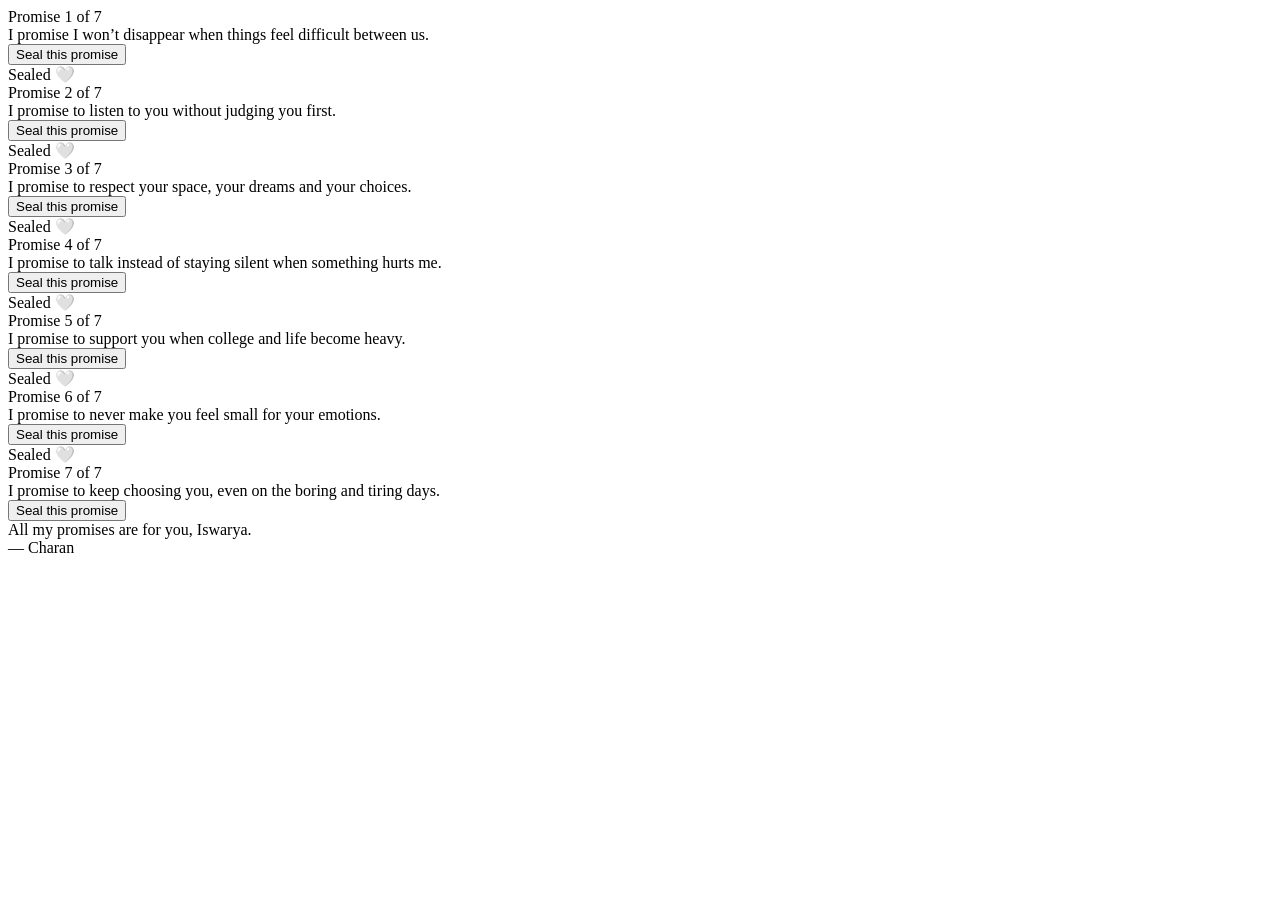
==== five.html @ 5c22083c "Add files via upload" ====
<!DOCTYPE html>
<html>
<head>
<meta charset="UTF-8">
<title>Promise Day – Iswarya</title>
<meta name="viewport" content="width=device-width, initial-scale=1.0">
<link rel="stylesheet" href="styles/five.css">
<meta name="viewport" content="width=device-width, initial-scale=1.0">
<link rel='stylesheet' href='https://cdn-uicons.flaticon.com/3.0.0/uicons-solid-straight/css/uicons-solid-straight.css'>
</head>
<body>

<section class="promise-slides" id="slides">

    <!-- 1 -->
    <div class="promise-card">
        <div class="count">Promise 1 of 7</div>
        <div class="text">
            I promise I won’t disappear when things feel difficult between us.
        </div>
        <button class="seal">Seal this promise</button>
        <div class="done">Sealed 🤍</div>
    </div>

    <!-- 2 -->
    <div class="promise-card">
        <div class="count">Promise 2 of 7</div>
        <div class="text">
            I promise to listen to you without judging you first.
        </div>
        <button class="seal">Seal this promise</button>
        <div class="done">Sealed 🤍</div>
    </div>

    <!-- 3 -->
    <div class="promise-card">
        <div class="count">Promise 3 of 7</div>
        <div class="text">
            I promise to respect your space, your dreams and your choices.
        </div>
        <button class="seal">Seal this promise</button>
        <div class="done">Sealed 🤍</div>
    </div>

    <!-- 4 -->
    <div class="promise-card">
        <div class="count">Promise 4 of 7</div>
        <div class="text">
            I promise to talk instead of staying silent when something hurts me.
        </div>
        <button class="seal">Seal this promise</button>
        <div class="done">Sealed 🤍</div>
    </div>

    <!-- 5 -->
    <div class="promise-card">
        <div class="count">Promise 5 of 7</div>
        <div class="text">
            I promise to support you when college and life become heavy.
        </div>
        <button class="seal">Seal this promise</button>
        <div class="done">Sealed 🤍</div>
    </div>

    <!-- 6 -->
    <div class="promise-card">
        <div class="count">Promise 6 of 7</div>
        <div class="text">
            I promise to never make you feel small for your emotions.
        </div>
        <button class="seal">Seal this promise</button>
        <div class="done">Sealed 🤍</div>
    </div>

    <!-- 7 -->
    <div class="promise-card">
        <div class="count">Promise 7 of 7</div>
        <div class="text">
            I promise to keep choosing you, even on the boring and tiring days.
        </div>
        <button class="seal">Seal this promise</button>
        <div class="done final">
            All my promises are for you, Iswarya.<br>
            — Charan
        </div>
    </div>

</section>

<script src="scripts/five.js"></script>
</body>
</html>
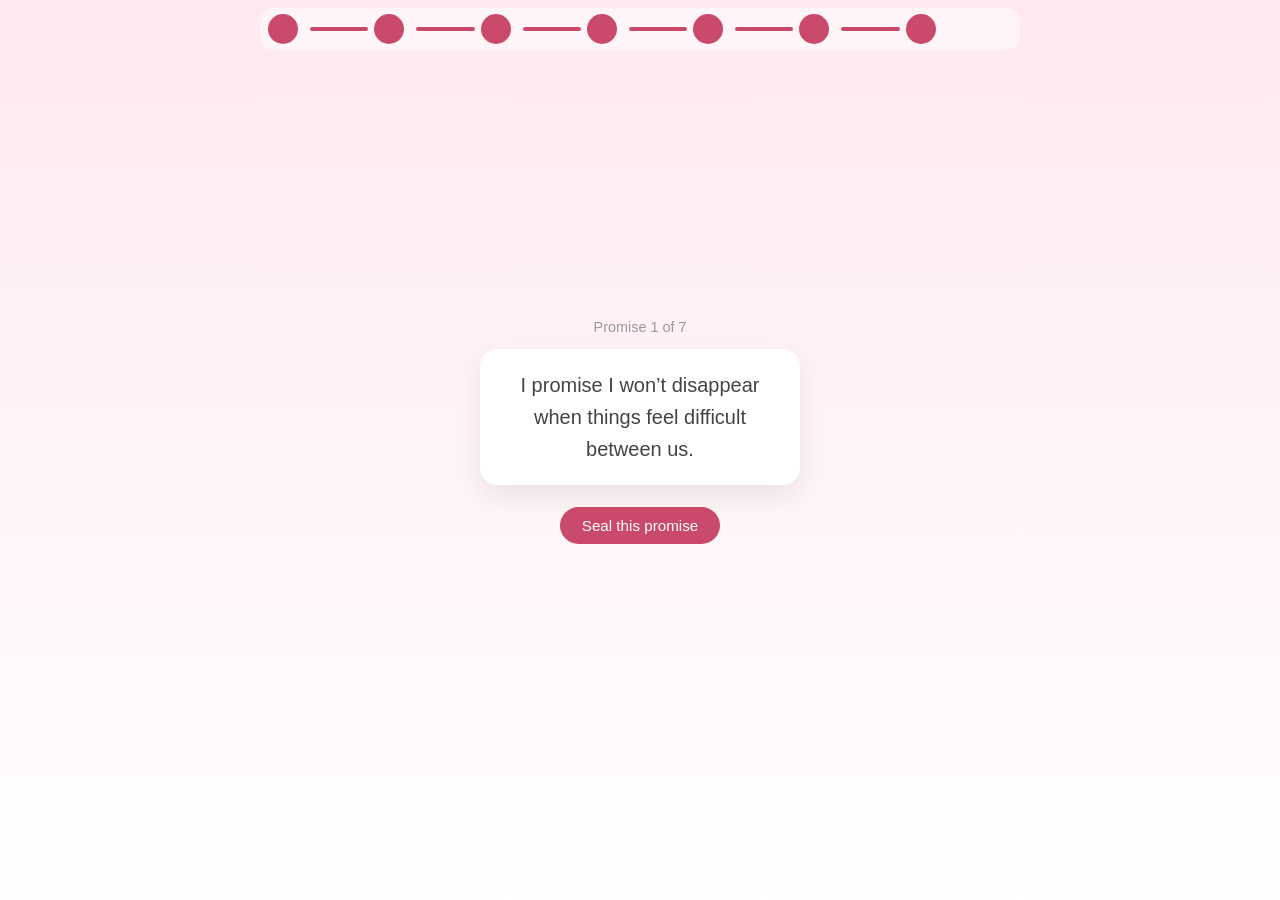
==== commit af576331: "Add files via upload" ====
--- a/five.html
+++ b/five.html
@@ -9,6 +9,49 @@
 <link rel='stylesheet' href='https://cdn-uicons.flaticon.com/3.0.0/uicons-solid-straight/css/uicons-solid-straight.css'>
 </head>
 <body>
+
+<div class="valentine-stepper" id="stepper">
+    <div class="step">
+        <div class="circle active"><a href="one.html"><i class="fi fi-ss-rose"></i></a></div>
+        <span></span>
+        <div class="bar"><div class="fill"></div></div>
+    </div>
+
+    <div class="step">
+        <div class="circle"><a href="two.html"><i class="fi fi-ss-ring-diamond"></i></a></div>
+        <span></span>
+        <div class="bar"><div class="fill"></div></div>
+    </div>
+
+    <div class="step">
+        <div class="circle"><a href="three.html"><i class="fi fi-ss-candy-bar"></i></a></div>
+        <span></span>
+        <div class="bar"><div class="fill"></div></div>
+    </div>
+
+    <div class="step">
+        <div class="circle"><a href="four.html"><i class="fi fi-ss-teddy-bear"></i></a></div>
+        <span></span>
+        <div class="bar"><div class="fill"></div></div>
+    </div>
+
+    <div class="step">
+        <div class="circle"><a href="five.html"><i class="fi fi-ss-heart-partner-handshake"></i></a></div>
+        <span></span>
+        <div class="bar"><div class="fill"></div></div>
+    </div>
+
+    <div class="step">
+        <div class="circle"><a href="six.html"><i class="fi fi-ss-users"></i></a></div>
+        <span></span>
+        <div class="bar"><div class="fill"></div></div>
+    </div>
+
+    <div class="step last">
+        <div class="circle"><a href="seven.html"><i class="fi fi-ss-life"></i></a></div>
+        <span></span>
+    </div>
+</div>
 
 <section class="promise-slides" id="slides">
 
--- a/styles/five.css
+++ b/styles/five.css
@@ -0,0 +1,308 @@
+*{
+    box-sizing:border-box;
+    font-family:"Segoe UI",sans-serif;
+}
+
+body{
+    margin:0;
+    background:linear-gradient(180deg,#ffe9ef,#ffffff);
+    overflow:hidden;
+}
+
+.promise-slides{
+    height:100vh;
+    overflow-y:auto;
+    scroll-snap-type:y mandatory;
+}
+
+.promise-card{
+    height:100vh;
+    padding:26px;
+    display:flex;
+    flex-direction:column;
+    justify-content:center;
+    align-items:center;
+    text-align:center;
+    scroll-snap-align:start;
+}
+
+.count{
+    font-size:.9rem;
+    color:#999;
+    margin-bottom:14px;
+}
+
+.text{
+    max-width:320px;
+    font-size:1.25rem;
+    line-height:1.6;
+    color:#444;
+    background:white;
+    padding:20px 18px;
+    border-radius:18px;
+    box-shadow:0 12px 30px rgba(0,0,0,.08);
+}
+
+.seal{
+    margin-top:22px;
+    border:none;
+    background:#c94a6a;
+    color:white;
+    padding:10px 22px;
+    border-radius:22px;
+    font-size:.95rem;
+    cursor:pointer;
+    transition:transform .15s ease;
+}
+
+.seal:active{
+    transform:scale(.95);
+}
+
+.done{
+    margin-top:18px;
+    color:#c94a6a;
+    font-weight:600;
+    opacity:0;
+    transform:translateY(6px);
+    transition:.4s ease;
+}
+
+.done.show{
+    opacity:1;
+    transform:translateY(0);
+}
+
+.done.final{
+    font-size:1.05rem;
+}
+
+.valentine-stepper{
+    position: fixed;
+    top: 8px;
+    left: 50%;
+    transform: translateX(-50%);
+    z-index: 999;
+
+    width: calc(100vw - 20px);
+    max-width: 760px;
+
+    display: flex;
+    align-items: center;
+
+    background: rgba(255,255,255,0.5);
+    backdrop-filter: blur(8px);
+
+    padding: 6px 8px;
+    border-radius: 14px;
+
+    box-sizing: border-box;
+}
+
+/* Each step auto fits */
+.step{
+    display: flex;
+    align-items: center;
+    flex: 1 1 0;
+    min-width: 0;   /* very important for mobile */
+}
+
+/* hide text on very small screens later */
+.step span{
+    margin-left: 6px;
+    margin-right: 6px;
+    font-size: 11px;
+    white-space: nowrap;
+    color: #777;
+}
+
+/* circles stay fixed size */
+.circle{
+    flex-shrink: 0;
+
+    width: 30px;
+    height: 30px;
+    border-radius: 50%;
+    border: 2px solid #f0b6c4;
+
+    display: flex;
+    align-items: center;
+    justify-content: center;
+
+    font-size: 20px;
+    background: #fff;
+    color: #c94a6a;
+}
+
+.circle.active{
+    background: #c94a6a;
+    color: #fff;
+    border-color: #c94a6a;
+}
+
+.circle.active a{
+    color: white;
+    text-decoration: none;
+}
+
+.circle a{
+    color: #c94a6a;
+    text-decoration: none;
+}
+
+/* bar stretches automatically */
+.bar{
+    flex: 1 1 auto;
+
+    height: 4px;
+    background: #eee;
+    border-radius: 4px;
+    overflow: hidden;
+
+    margin-right: 6px;
+}
+
+/* progress fill */
+.fill{
+    height: 100%;
+    width: 0%;
+    background: #c94a6a;
+    transition: width 0.2s linear;
+}
+
+/* last step has no bar */
+.step.last .bar{
+    display: none;
+}
+
+/* ---------- mobile tuning ---------- */
+@media (max-width: 520px){
+
+    .step span{
+        display: none;   /* icons only, very clean on phones */
+    }
+
+    .valentine-stepper{
+        padding: 6px 6px;
+    }
+
+    .circle{
+        width: 20px;
+        height: 20px;
+        font-size: 13px;
+    }
+
+    .bar{
+        margin-right: 4px;
+    }
+}
+
+.valentine-stepper{
+    position: fixed;
+    top: 8px;
+    left: 50%;
+    transform: translateX(-50%);
+    z-index: 999;
+
+    width: calc(100vw - 20px);
+    max-width: 760px;
+
+    display: flex;
+    align-items: center;
+
+    background: rgba(255,255,255,0.5);
+    backdrop-filter: blur(8px);
+
+    padding: 6px 8px;
+    border-radius: 14px;
+
+    box-sizing: border-box;
+}
+
+/* Each step auto fits */
+.step{
+    display: flex;
+    align-items: center;
+    flex: 1 1 0;
+    min-width: 0;   /* very important for mobile */
+}
+
+/* hide text on very small screens later */
+.step span{
+    margin-left: 6px;
+    margin-right: 6px;
+    font-size: 11px;
+    white-space: nowrap;
+    color: #777;
+}
+
+/* circles stay fixed size */
+.circle{
+    flex-shrink: 0;
+
+    width: 30px;
+    height: 30px;
+    border-radius: 50%;
+    border: 2px solid #f0b6c4;
+
+    display: flex;
+    align-items: center;
+    justify-content: center;
+
+    font-size: 20px;
+    background: #fff;
+    color: #c94a6a;
+}
+
+.circle.active{
+    background: #c94a6a;
+    color: #fff;
+    border-color: #c94a6a;
+}
+
+/* bar stretches automatically */
+.bar{
+    flex: 1 1 auto;
+
+    height: 4px;
+    background: #eee;
+    border-radius: 4px;
+    overflow: hidden;
+
+    margin-right: 6px;
+}
+
+/* progress fill */
+.fill{
+    height: 100%;
+    width: 0%;
+    background: #c94a6a;
+    transition: width 0.2s linear;
+}
+
+/* last step has no bar */
+.step.last .bar{
+    display: none;
+}
+
+/* ---------- mobile tuning ---------- */
+@media (max-width: 520px){
+
+    .step span{
+        display: none;   /* icons only, very clean on phones */
+    }
+
+    .valentine-stepper{
+        padding: 6px 6px;
+    }
+
+    .circle{
+        width: 20px;
+        height: 20px;
+        font-size: 13px;
+    }
+
+    .bar{
+        margin-right: 4px;
+    }
+}
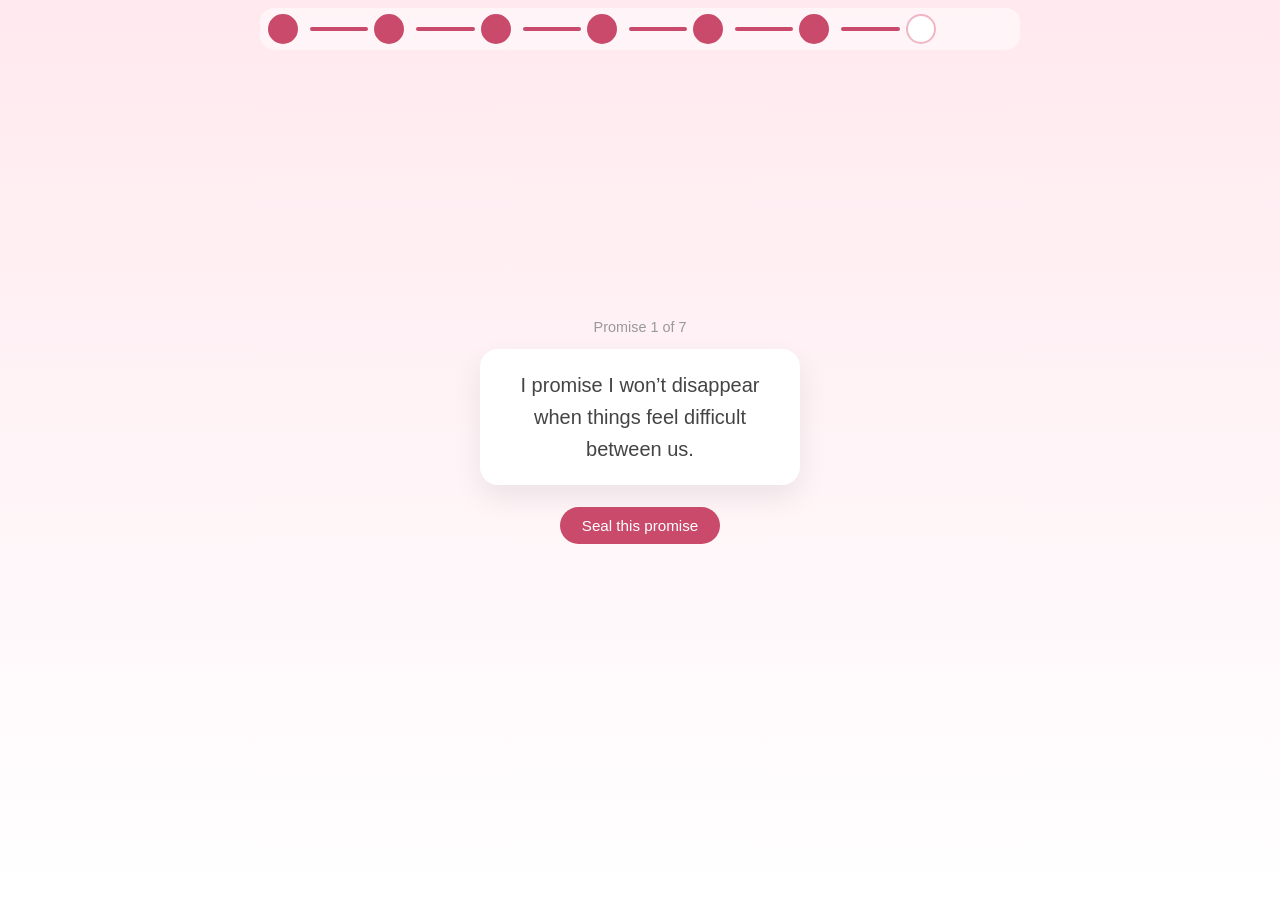
==== commit 66e9547b: "Add files via upload" ====
--- a/five.html
+++ b/five.html
@@ -119,7 +119,7 @@
     <div class="promise-card">
         <div class="count">Promise 7 of 7</div>
         <div class="text">
-            I promise to keep choosing you, even on the boring and tiring days.
+            I promise to keep cheering you up, In every way possible
         </div>
         <button class="seal">Seal this promise</button>
         <div class="done final">
